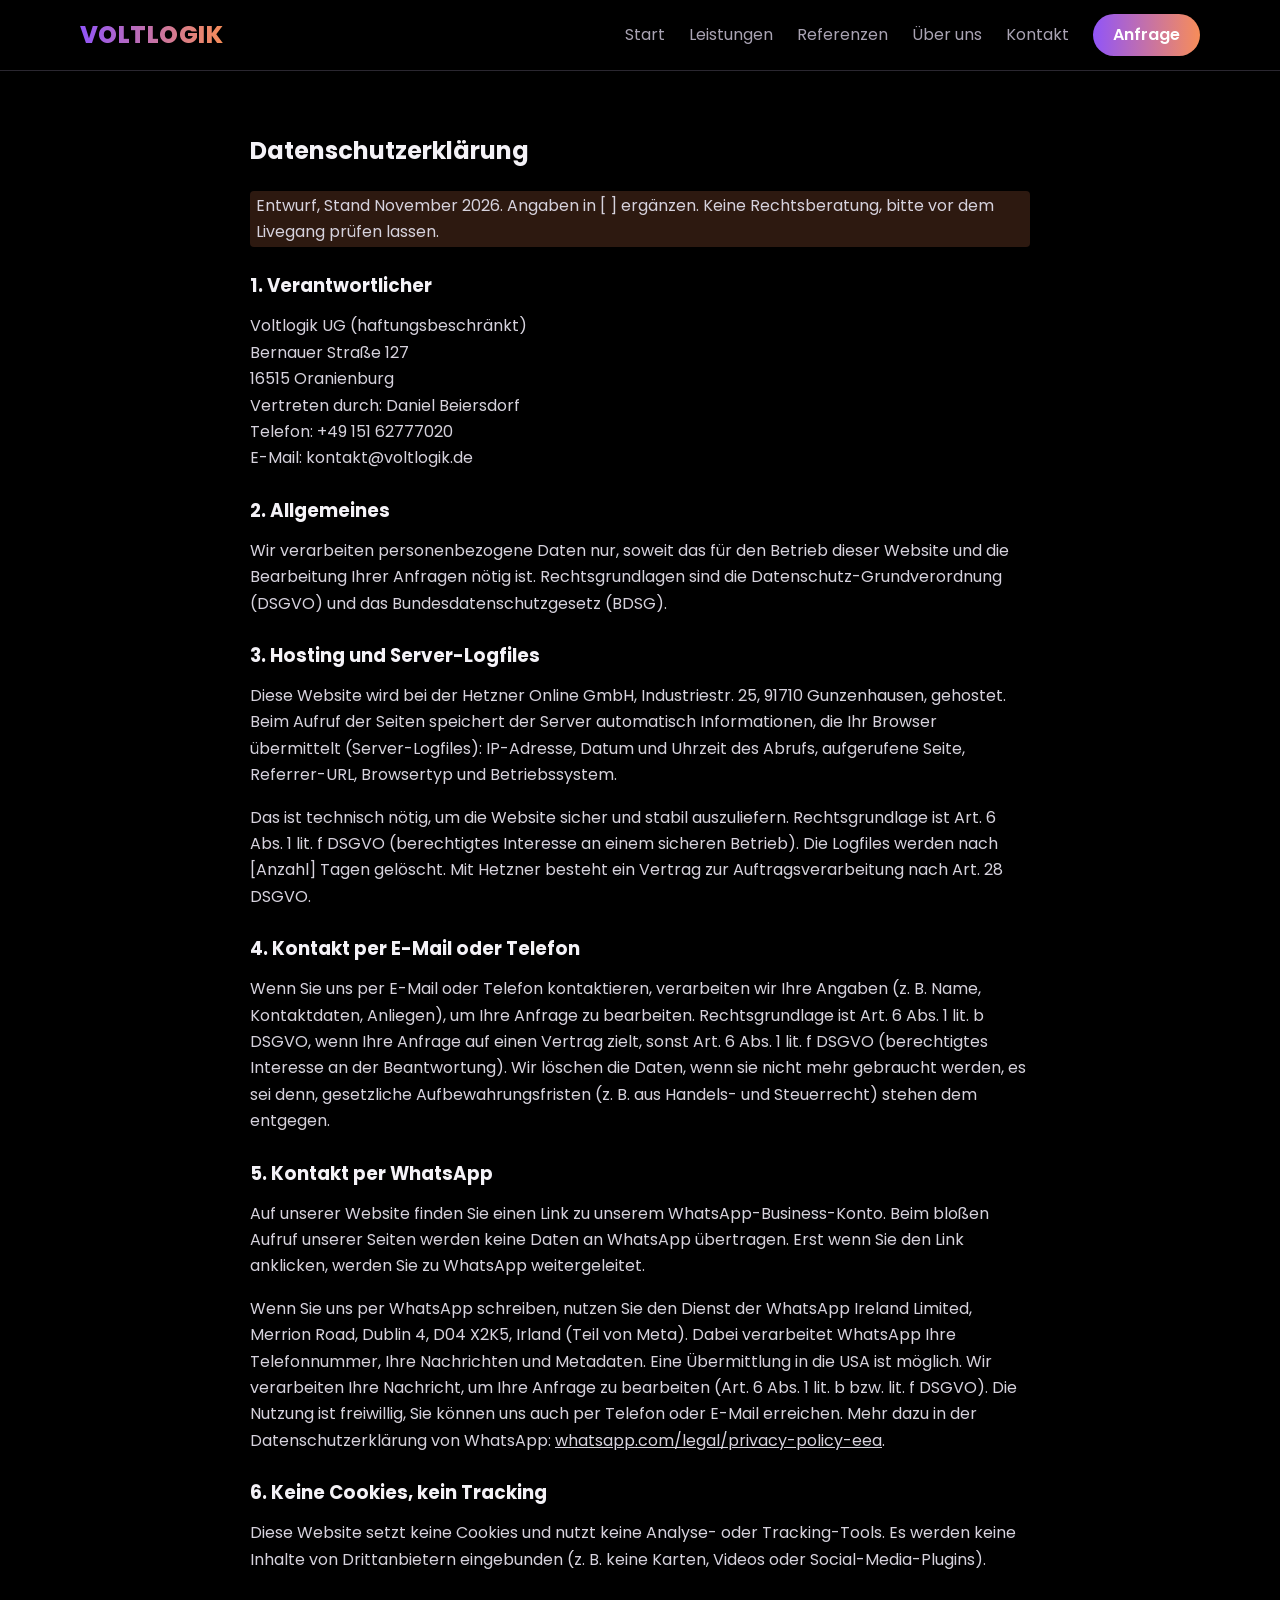
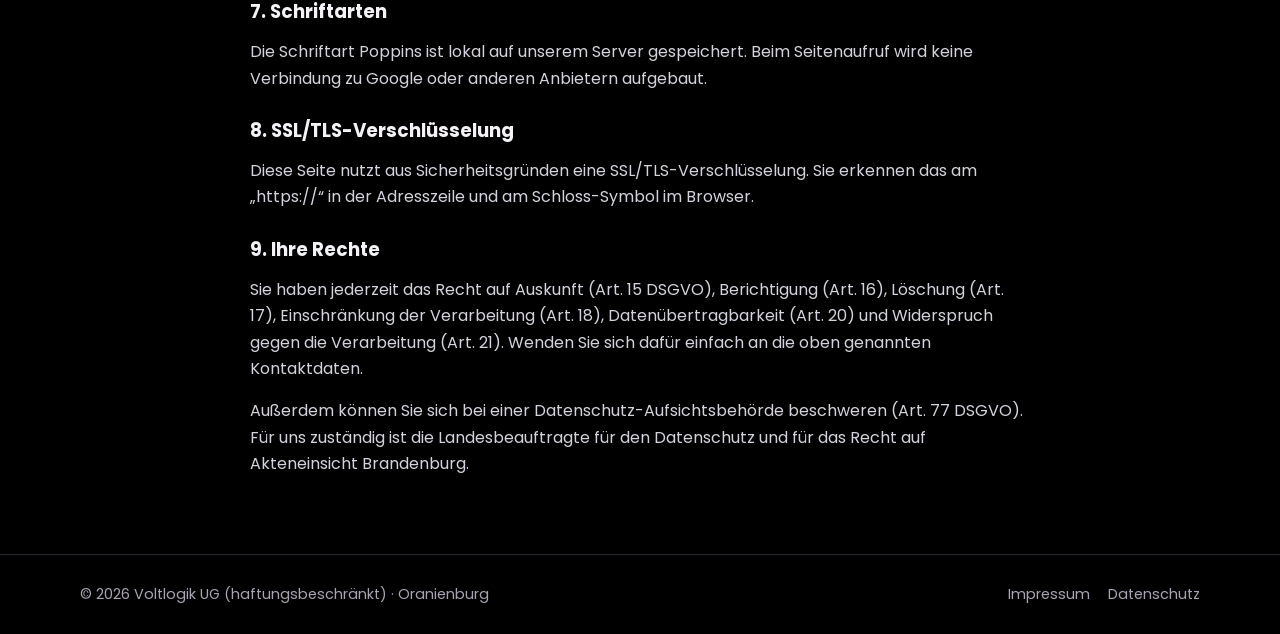
==== datenschutz.html @ 97b8cfab "Impressum und Datenschutz: Firmendaten eingetragen Co-Authored-By: Claude Opus 5.5 <noreply@anthropi" ====
<!DOCTYPE html>
<html lang="de">
<head>
  <meta charset="utf-8">
  <meta name="viewport" content="width=device-width, initial-scale=1">
  <title>Datenschutzerklärung – Voltlogik UG</title>
  <meta name="description" content="Datenschutzerklärung der Voltlogik UG (haftungsbeschränkt).">
  <link rel="stylesheet" href="css/style.css">
  <link rel="icon" href="img/favicon.svg" type="image/svg+xml">
  <link rel="preload" href="fonts/poppins-latin-800-normal.woff2" as="font" type="font/woff2" crossorigin>
</head>
<body>
<header>
  <div class="wrap">
    <a class="logo grad" href="index.html">VOLTLOGIK</a>
    <input type="checkbox" id="menu" class="menu-toggle" aria-label="Menü öffnen"><label for="menu" class="burger" aria-hidden="true">☰</label>
    <nav><a href="index.html">Start</a><a href="leistungen.html">Leistungen</a><a href="referenzen.html">Referenzen</a><a href="ueber-uns.html">Über uns</a><a href="kontakt.html">Kontakt</a><a class="btn small" href="kontakt.html">Anfrage</a></nav>
  </div>
</header>
<main>
<section class="legal wrap"><h1>Datenschutzerklärung</h1>
<p class="todo">Entwurf, Stand November 2026. Angaben in [ ] ergänzen. Keine Rechtsberatung, bitte vor dem Livegang prüfen lassen.</p>
<h2>1. Verantwortlicher</h2>
<p>Voltlogik UG (haftungsbeschränkt)<br>Bernauer Straße 127<br>16515 Oranienburg<br>Vertreten durch: Daniel Beiersdorf<br>Telefon: +49 151 62777020<br>E-Mail: kontakt@voltlogik.de</p>
<h2>2. Allgemeines</h2>
<p>Wir verarbeiten personenbezogene Daten nur, soweit das für den Betrieb dieser Website und die Bearbeitung Ihrer Anfragen nötig ist. Rechtsgrundlagen sind die Datenschutz-Grundverordnung (DSGVO) und das Bundesdatenschutzgesetz (BDSG).</p>
<h2>3. Hosting und Server-Logfiles</h2>
<p>Diese Website wird bei der Hetzner Online GmbH, Industriestr. 25, 91710 Gunzenhausen, gehostet. Beim Aufruf der Seiten speichert der Server automatisch Informationen, die Ihr Browser übermittelt (Server-Logfiles): IP-Adresse, Datum und Uhrzeit des Abrufs, aufgerufene Seite, Referrer-URL, Browsertyp und Betriebssystem.</p>
<p>Das ist technisch nötig, um die Website sicher und stabil auszuliefern. Rechtsgrundlage ist Art. 6 Abs. 1 lit. f DSGVO (berechtigtes Interesse an einem sicheren Betrieb). Die Logfiles werden nach [Anzahl] Tagen gelöscht. Mit Hetzner besteht ein Vertrag zur Auftragsverarbeitung nach Art. 28 DSGVO.</p>
<h2>4. Kontakt per E-Mail oder Telefon</h2>
<p>Wenn Sie uns per E-Mail oder Telefon kontaktieren, verarbeiten wir Ihre Angaben (z. B. Name, Kontaktdaten, Anliegen), um Ihre Anfrage zu bearbeiten. Rechtsgrundlage ist Art. 6 Abs. 1 lit. b DSGVO, wenn Ihre Anfrage auf einen Vertrag zielt, sonst Art. 6 Abs. 1 lit. f DSGVO (berechtigtes Interesse an der Beantwortung). Wir löschen die Daten, wenn sie nicht mehr gebraucht werden, es sei denn, gesetzliche Aufbewahrungsfristen (z. B. aus Handels- und Steuerrecht) stehen dem entgegen.</p>
<h2>5. Kontakt per WhatsApp</h2>
<p>Auf unserer Website finden Sie einen Link zu unserem WhatsApp-Business-Konto. Beim bloßen Aufruf unserer Seiten werden keine Daten an WhatsApp übertragen. Erst wenn Sie den Link anklicken, werden Sie zu WhatsApp weitergeleitet.</p>
<p>Wenn Sie uns per WhatsApp schreiben, nutzen Sie den Dienst der WhatsApp Ireland Limited, Merrion Road, Dublin 4, D04 X2K5, Irland (Teil von Meta). Dabei verarbeitet WhatsApp Ihre Telefonnummer, Ihre Nachrichten und Metadaten. Eine Übermittlung in die USA ist möglich. Wir verarbeiten Ihre Nachricht, um Ihre Anfrage zu bearbeiten (Art. 6 Abs. 1 lit. b bzw. lit. f DSGVO). Die Nutzung ist freiwillig, Sie können uns auch per Telefon oder E-Mail erreichen. Mehr dazu in der Datenschutzerklärung von WhatsApp: <a href="https://www.whatsapp.com/legal/privacy-policy-eea" target="_blank" rel="noopener">whatsapp.com/legal/privacy-policy-eea</a>.</p>
<h2>6. Keine Cookies, kein Tracking</h2>
<p>Diese Website setzt keine Cookies und nutzt keine Analyse- oder Tracking-Tools. Es werden keine Inhalte von Drittanbietern eingebunden (z. B. keine Karten, Videos oder Social-Media-Plugins).</p>
<h2>7. Schriftarten</h2>
<p>Die Schriftart Poppins ist lokal auf unserem Server gespeichert. Beim Seitenaufruf wird keine Verbindung zu Google oder anderen Anbietern aufgebaut.</p>
<h2>8. SSL/TLS-Verschlüsselung</h2>
<p>Diese Seite nutzt aus Sicherheitsgründen eine SSL/TLS-Verschlüsselung. Sie erkennen das am „https://“ in der Adresszeile und am Schloss-Symbol im Browser.</p>
<h2>9. Ihre Rechte</h2>
<p>Sie haben jederzeit das Recht auf Auskunft (Art. 15 DSGVO), Berichtigung (Art. 16), Löschung (Art. 17), Einschränkung der Verarbeitung (Art. 18), Datenübertragbarkeit (Art. 20) und Widerspruch gegen die Verarbeitung (Art. 21). Wenden Sie sich dafür einfach an die oben genannten Kontaktdaten.</p>
<p>Außerdem können Sie sich bei einer Datenschutz-Aufsichtsbehörde beschweren (Art. 77 DSGVO). Für uns zuständig ist die Landesbeauftragte für den Datenschutz und für das Recht auf Akteneinsicht Brandenburg.</p>
</section>
</main>
<footer>
  <div class="wrap">
    <span>© 2026 Voltlogik UG (haftungsbeschränkt) · Oranienburg</span>
    <span><a href="impressum.html">Impressum</a><a href="datenschutz.html">Datenschutz</a></span>
  </div>
</footer>
</body>
</html>
---- css/style.css ----
/* Voltlogik Branding: schwarz, Verlauf Lila #9155F8 → Orange #F78D59, Leiterbahnen Magenta #F01DBB / Orange #F06D1E, Poppins */
@font-face{font-family:Poppins;font-weight:400;font-display:swap;src:url(../fonts/poppins-latin-400-normal.woff2) format("woff2")}
@font-face{font-family:Poppins;font-weight:600;font-display:swap;src:url(../fonts/poppins-latin-600-normal.woff2) format("woff2")}
@font-face{font-family:Poppins;font-weight:700;font-display:swap;src:url(../fonts/poppins-latin-700-normal.woff2) format("woff2")}
@font-face{font-family:Poppins;font-weight:800;font-display:swap;src:url(../fonts/poppins-latin-800-normal.woff2) format("woff2")}
:root{--bg:#000;--bg2:#0d0c10;--card:#141218;--line:#2a2730;--text:#f4f2f7;--muted:#a9a3b3;--lila:#9155F8;--orange:#F78D59;--magenta:#F01DBB;--orange2:#F06D1E;--grad:linear-gradient(90deg,var(--lila),var(--orange));--radius:16px;--max:1160px}
*{box-sizing:border-box;min-width:0}html{scroll-behavior:smooth}
body{margin:0;font-family:Poppins,system-ui,"Segoe UI",Arial,sans-serif;color:var(--text);background:var(--bg);line-height:1.65;overflow-x:clip}
img{max-width:100%;display:block}a{color:inherit}
.wrap{max-width:var(--max);margin:0 auto;padding:0 20px}
.grad{background:var(--grad);-webkit-background-clip:text;background-clip:text;color:transparent}
header{position:sticky;top:0;z-index:10;background:rgba(0,0,0,.88);backdrop-filter:blur(8px);border-bottom:1px solid var(--line)}
header .wrap{display:flex;align-items:center;justify-content:space-between;height:70px}
.logo{font-weight:800;font-size:1.5rem;letter-spacing:.02em;text-decoration:none}
nav{display:flex;align-items:center}
nav a{text-decoration:none;margin-left:24px;font-weight:500;color:var(--muted)}nav a:hover,nav a[aria-current=page]{color:var(--text)}
nav a[aria-current=page]{background:var(--grad);-webkit-background-clip:text;background-clip:text;color:transparent}
.btn{display:inline-block;background:var(--grad);color:#fff;font-weight:600;padding:14px 28px;border-radius:999px;text-decoration:none;border:0;transition:transform .15s,box-shadow .15s}
.btn:hover{transform:translateY(-1px);box-shadow:0 8px 28px rgba(240,29,187,.35)}
.btn.ghost{background:transparent;border:2px solid var(--line);color:var(--text)}.btn.ghost:hover{border-color:var(--lila);box-shadow:none}
nav .btn.small{padding:8px 20px;margin-left:24px;color:#fff}
.menu-toggle{display:none}.burger{display:none;font-size:1.6rem;cursor:pointer}
.hero{position:relative;overflow:hidden;padding:80px 0 72px;background:var(--bg)}
.hero::before{content:"";position:absolute;inset:0;background:url(../img/traces.svg) left center/600px auto repeat-y;opacity:.9;mask-image:linear-gradient(90deg,#000 0%,transparent 60%);-webkit-mask-image:linear-gradient(90deg,#000 0%,transparent 60%)}
.hero .wrap{position:relative}
.hero-grid{display:grid;grid-template-columns:1.05fr 1fr;gap:32px;align-items:center}
.hero h1{font-size:clamp(2rem,4.2vw,3.2rem);line-height:1.12;margin:0 0 18px;font-weight:800}
.hero p{font-size:1.08rem;color:var(--muted);max-width:600px;margin:0 0 30px}
.claim{display:inline-block;font-weight:600;margin-bottom:14px}
.ctas{display:flex;gap:14px;flex-wrap:wrap}
.badges{display:flex;gap:22px;flex-wrap:wrap;margin-top:36px;font-size:.92rem;color:var(--muted)}
.badges span::before{content:"";display:inline-block;width:10px;height:10px;border-radius:50%;border:2px solid var(--magenta);margin-right:8px;vertical-align:1px}
.hero.small{padding:64px 0 52px;border-bottom:1px solid var(--line)}.hero.small h1{font-size:clamp(1.8rem,4vw,2.6rem)}.hero.small p{margin:0}
section{padding:84px 0}section.alt{background:var(--bg2);border-top:1px solid var(--line);border-bottom:1px solid var(--line)}
h2{font-size:clamp(1.6rem,3vw,2.2rem);line-height:1.2;margin:0 0 12px;font-weight:700}
.lead{color:var(--muted);max-width:680px;margin:0 0 40px}
.grid{display:grid;gap:22px;grid-template-columns:repeat(auto-fit,minmax(min(100%,300px),1fr))}
.card{background:var(--card);border:1px solid var(--line);border-radius:var(--radius);padding:28px;transition:border-color .2s}
.card:hover{border-color:#4a3a66}
.card h3{margin:0 0 8px;font-size:1.1rem;font-weight:600}.card p{margin:0;color:var(--muted)}
.node{width:44px;height:44px;border-radius:50%;padding:3px;background:var(--grad);margin-bottom:16px}
.node::after{content:"";display:block;width:100%;height:100%;border-radius:50%;background:var(--card);box-shadow:inset 0 0 0 7px var(--card),inset 0 0 0 30px rgba(145,85,248,.15)}
.node.big{width:56px;height:56px}
.steps{display:grid;gap:22px;grid-template-columns:repeat(auto-fit,minmax(220px,1fr));counter-reset:s}
.step{position:relative;padding:32px 24px 24px;border-radius:var(--radius);background:var(--card);border:1px solid var(--line)}
.step::before{counter-increment:s;content:counter(s);position:absolute;top:-18px;left:24px;width:36px;height:36px;border-radius:50%;background:var(--grad);color:#fff;font-weight:700;display:grid;place-items:center}
.step h3{margin:4px 0 6px;font-size:1.05rem;font-weight:600}.step p{margin:0;color:var(--muted)}
.two{display:grid;gap:44px;grid-template-columns:1fr 1fr;align-items:center}
.stack{display:grid;gap:72px}.row:nth-child(even) .ph{order:-1}
.ph{aspect-ratio:4/3;border-radius:var(--radius);border:1px dashed #3b3545;background:var(--bg2) url(../img/traces.svg) center/360px;display:grid;place-items:center;color:var(--muted);font-weight:600;text-align:center;padding:20px}
.contact{padding:64px 0;background:linear-gradient(120deg,rgba(145,85,248,.18),rgba(247,141,89,.14)),var(--bg2);border-top:1px solid var(--line)}
.cta-band{display:flex;align-items:center;justify-content:space-between;gap:24px;flex-wrap:wrap}.cta-band .lead{margin:0}
a.big{font-size:1.15rem;font-weight:600;text-decoration:none;word-break:break-word}a.big:hover{color:var(--orange)}
footer{background:#000;border-top:1px solid var(--line);color:var(--muted);padding:28px 0;font-size:.9rem}
footer .wrap{display:flex;justify-content:space-between;flex-wrap:wrap;gap:12px}footer a{margin-left:18px;text-decoration:none}footer a:hover{color:var(--text)}
.legal{max-width:820px;padding:60px 20px}.legal h1{margin-top:0}.legal h2{font-size:1.15rem;margin-top:28px}.legal p,.legal li{color:#d6d2dd}
.todo{background:rgba(247,141,89,.18);color:#ffd2b8;padding:2px 6px;border-radius:4px}
.mt{margin-top:32px}.mt-s{margin-top:16px}
:focus-visible{outline:2px solid var(--orange);outline-offset:3px}
@media(prefers-reduced-motion:reduce){*{transition:none!important;scroll-behavior:auto!important}}
@media(max-width:860px){.hero-grid{grid-template-columns:1fr}.hero-logo{order:-1;max-width:420px}}
@media(max-width:760px){.burger{display:block}nav{display:none;position:absolute;top:70px;left:0;right:0;background:#000;border-bottom:1px solid var(--line);flex-direction:column;align-items:flex-start;padding:12px 20px 20px}
nav a{margin:10px 0}nav .btn.small{margin:10px 0 0}.menu-toggle:checked~nav{display:flex}
.two{grid-template-columns:1fr}.row:nth-child(even) .ph{order:0}section{padding:60px 0}.hero{padding:48px 0 56px}}
.hero-grid{grid-template-columns:minmax(0,1.05fr) minmax(0,1fr)}.hero-logo{width:100%;height:auto}
h1,h2,h3{overflow-wrap:break-word}
@media(max-width:860px){.hero-grid{grid-template-columns:minmax(0,1fr);gap:8px}.hero-logo{max-width:360px}}
@media(max-width:480px){.hero h1{font-size:1.75rem;hyphens:auto}}
.review{margin:0;display:flex;flex-direction:column;gap:14px}
.stars{color:var(--orange);letter-spacing:2px;font-size:1.1rem}.stars .off{color:#3b3545}
.review blockquote{margin:0;color:var(--text);flex:1}
.review figcaption{display:flex;flex-direction:column;font-size:.9rem}.review figcaption span{color:var(--muted)}
.card a.big{color:var(--text)}.card a.big:hover{color:var(--orange)}
.btn.wa{background:#25D366;color:#0b2e17;display:inline-flex;align-items:center;gap:10px}.btn.wa:hover{box-shadow:0 8px 28px rgba(37,211,102,.35)}
.wa-ic{width:22px;height:22px;flex:none}
.wa-badge{width:44px;height:44px;border-radius:50%;background:#25D366;color:#fff;display:grid;place-items:center;margin-bottom:16px}.wa-badge .wa-ic{width:26px;height:26px}
.wa-card{border-color:rgba(37,211,102,.45)}
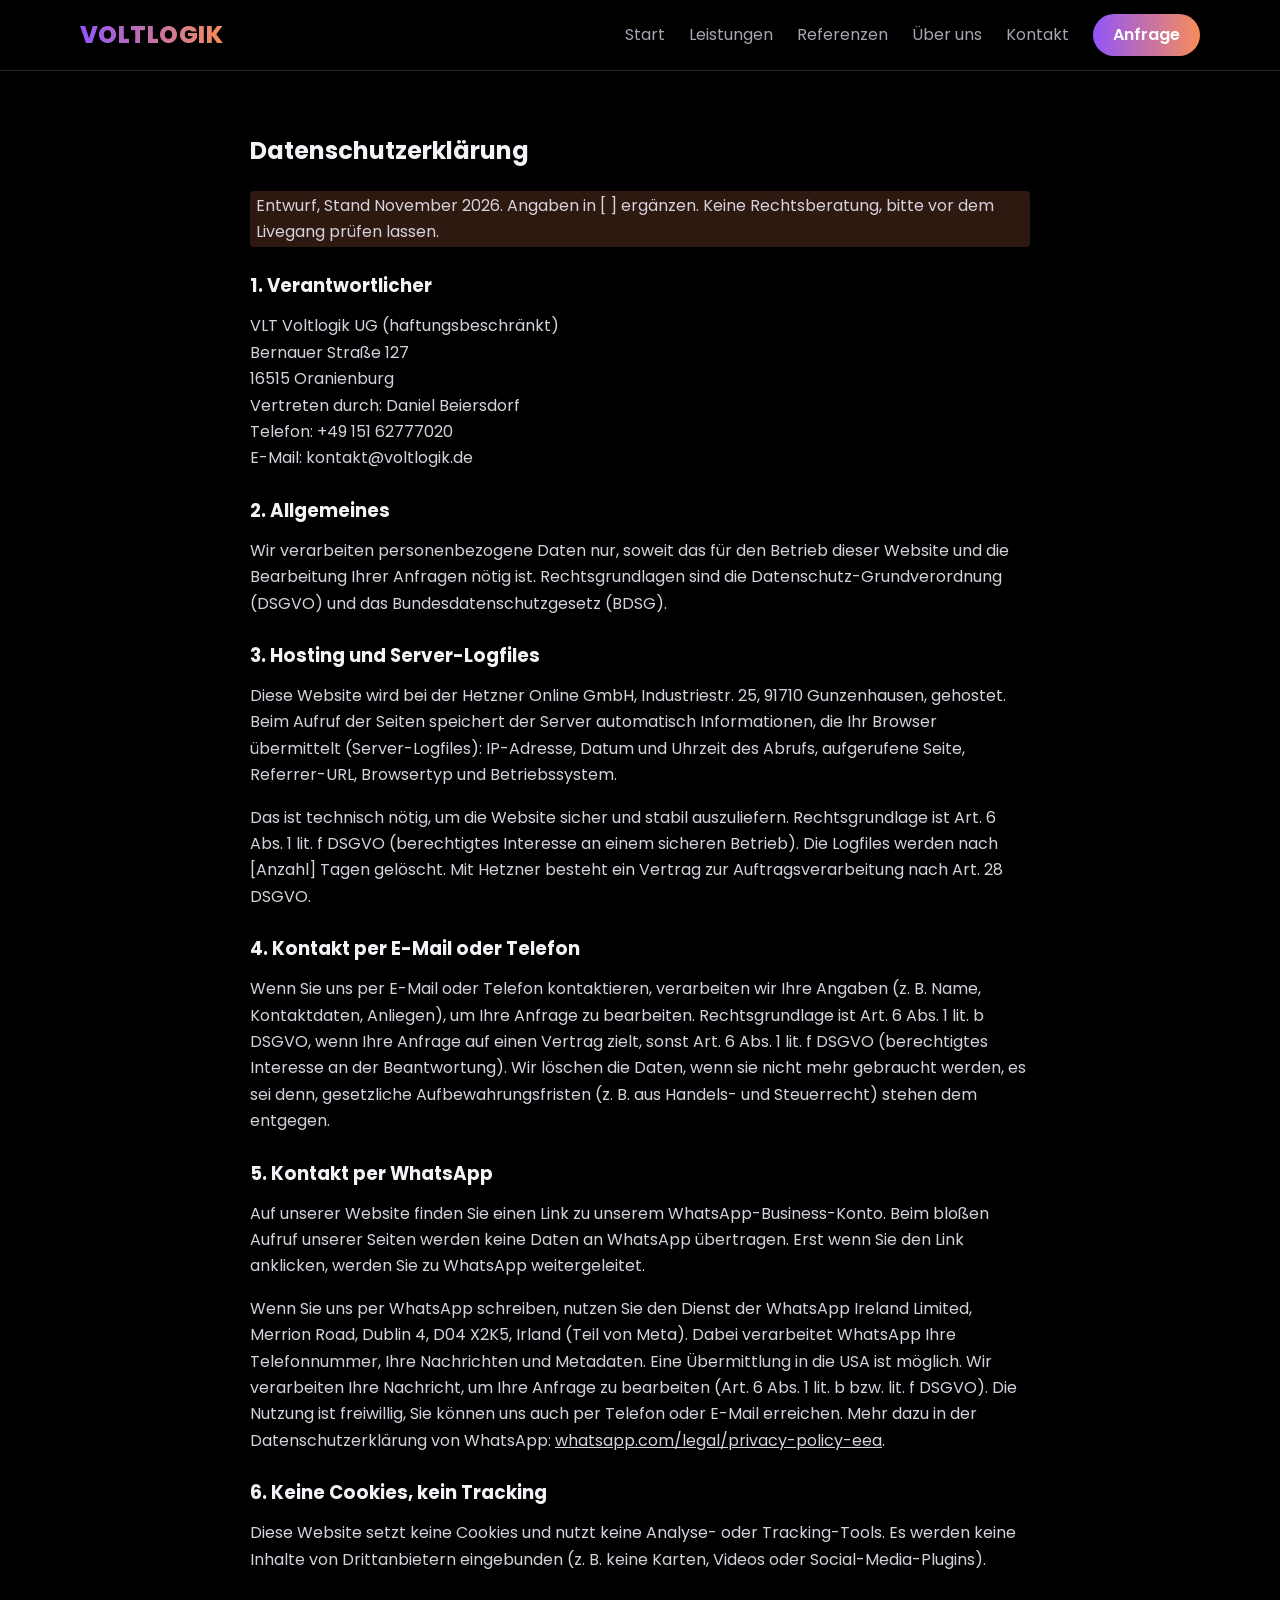
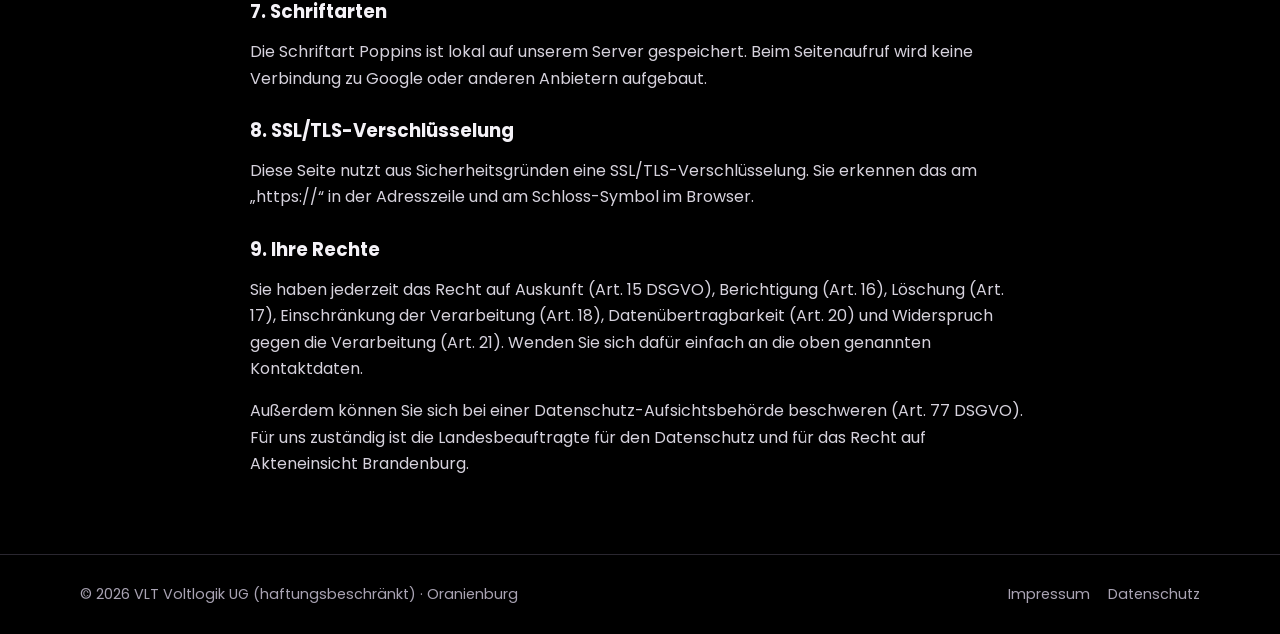
==== commit d31e8b23: "Firmenname laut Handelsregister: VLT Voltlogik UG (haftungsbeschränkt) Co-Authored-By: Claude Opus 5" ====
--- a/datenschutz.html
+++ b/datenschutz.html
@@ -21,7 +21,7 @@
 <section class="legal wrap"><h1>Datenschutzerklärung</h1>
 <p class="todo">Entwurf, Stand November 2026. Angaben in [ ] ergänzen. Keine Rechtsberatung, bitte vor dem Livegang prüfen lassen.</p>
 <h2>1. Verantwortlicher</h2>
-<p>Voltlogik UG (haftungsbeschränkt)<br>Bernauer Straße 127<br>16515 Oranienburg<br>Vertreten durch: Daniel Beiersdorf<br>Telefon: +49 151 62777020<br>E-Mail: kontakt@voltlogik.de</p>
+<p>VLT Voltlogik UG (haftungsbeschränkt)<br>Bernauer Straße 127<br>16515 Oranienburg<br>Vertreten durch: Daniel Beiersdorf<br>Telefon: +49 151 62777020<br>E-Mail: kontakt@voltlogik.de</p>
 <h2>2. Allgemeines</h2>
 <p>Wir verarbeiten personenbezogene Daten nur, soweit das für den Betrieb dieser Website und die Bearbeitung Ihrer Anfragen nötig ist. Rechtsgrundlagen sind die Datenschutz-Grundverordnung (DSGVO) und das Bundesdatenschutzgesetz (BDSG).</p>
 <h2>3. Hosting und Server-Logfiles</h2>
@@ -45,7 +45,7 @@
 </main>
 <footer>
   <div class="wrap">
-    <span>© 2026 Voltlogik UG (haftungsbeschränkt) · Oranienburg</span>
+    <span>© 2026 VLT Voltlogik UG (haftungsbeschränkt) · Oranienburg</span>
     <span><a href="impressum.html">Impressum</a><a href="datenschutz.html">Datenschutz</a></span>
   </div>
 </footer>
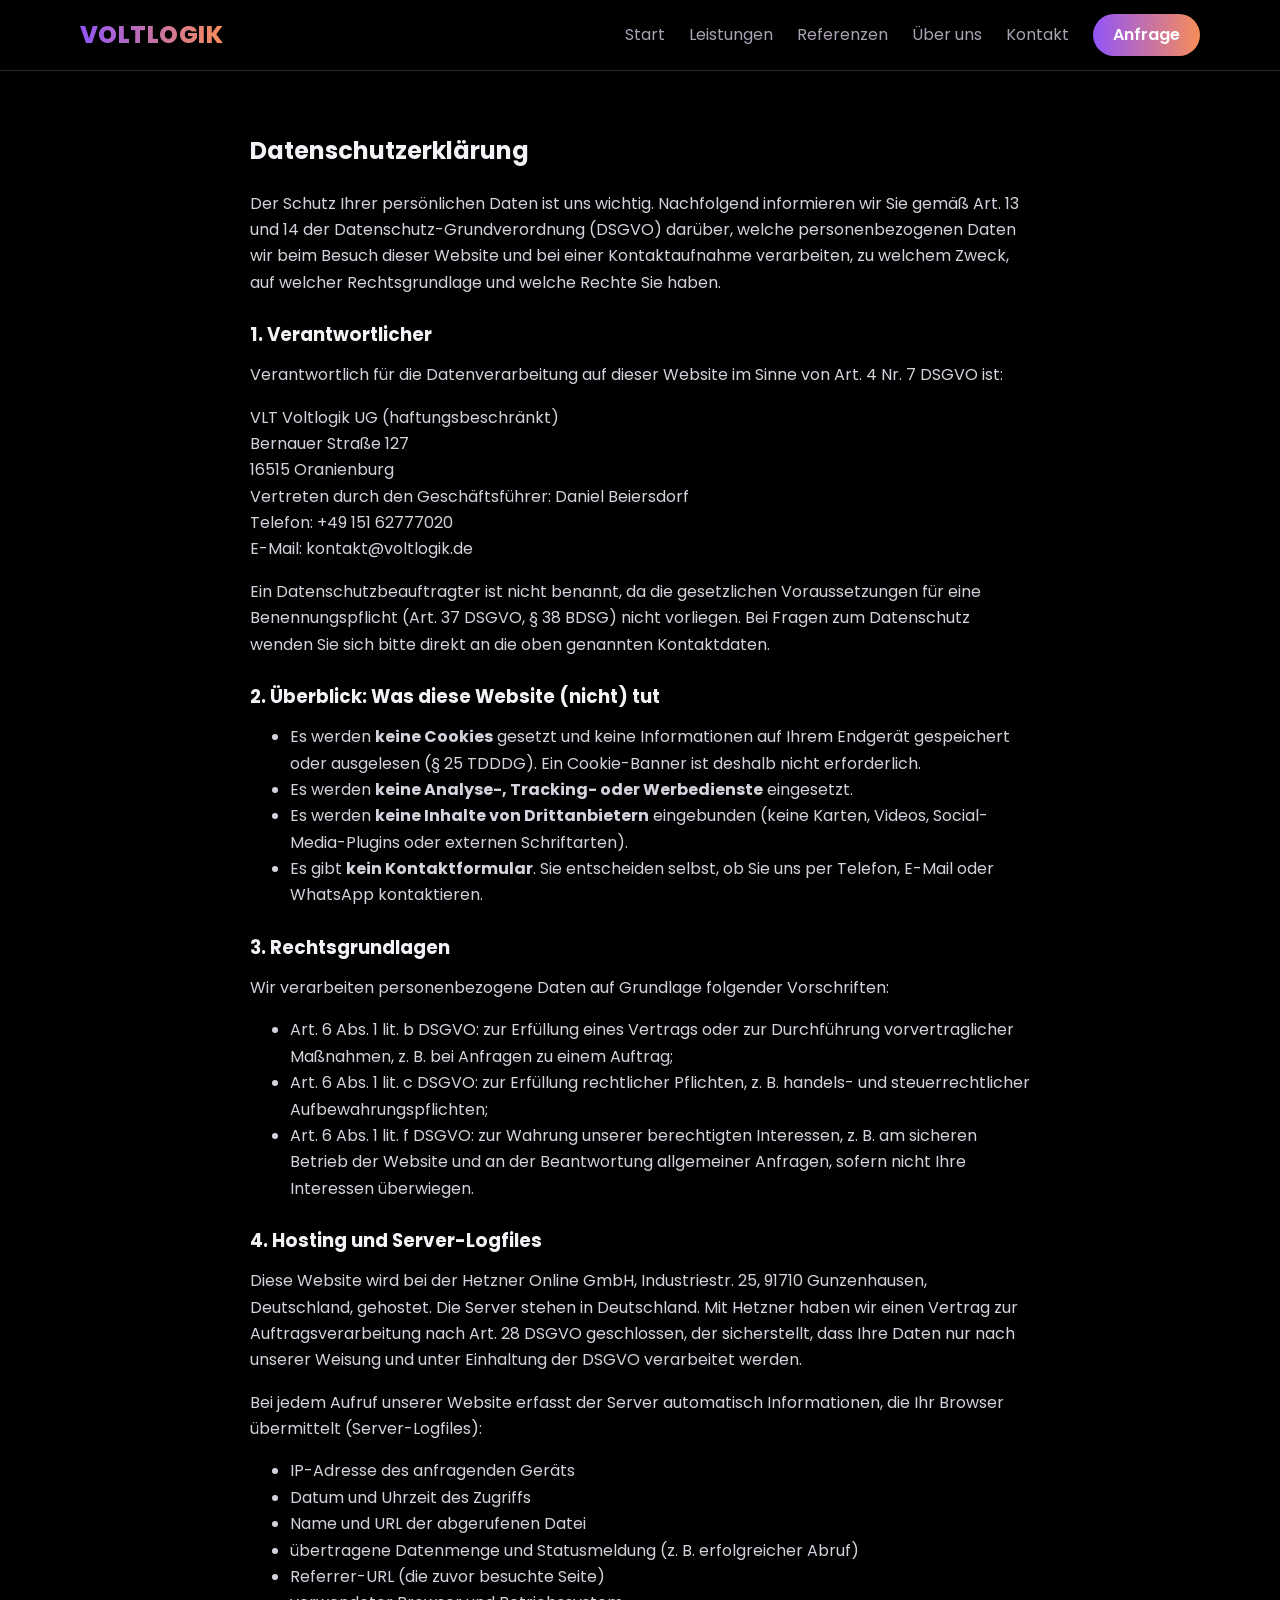
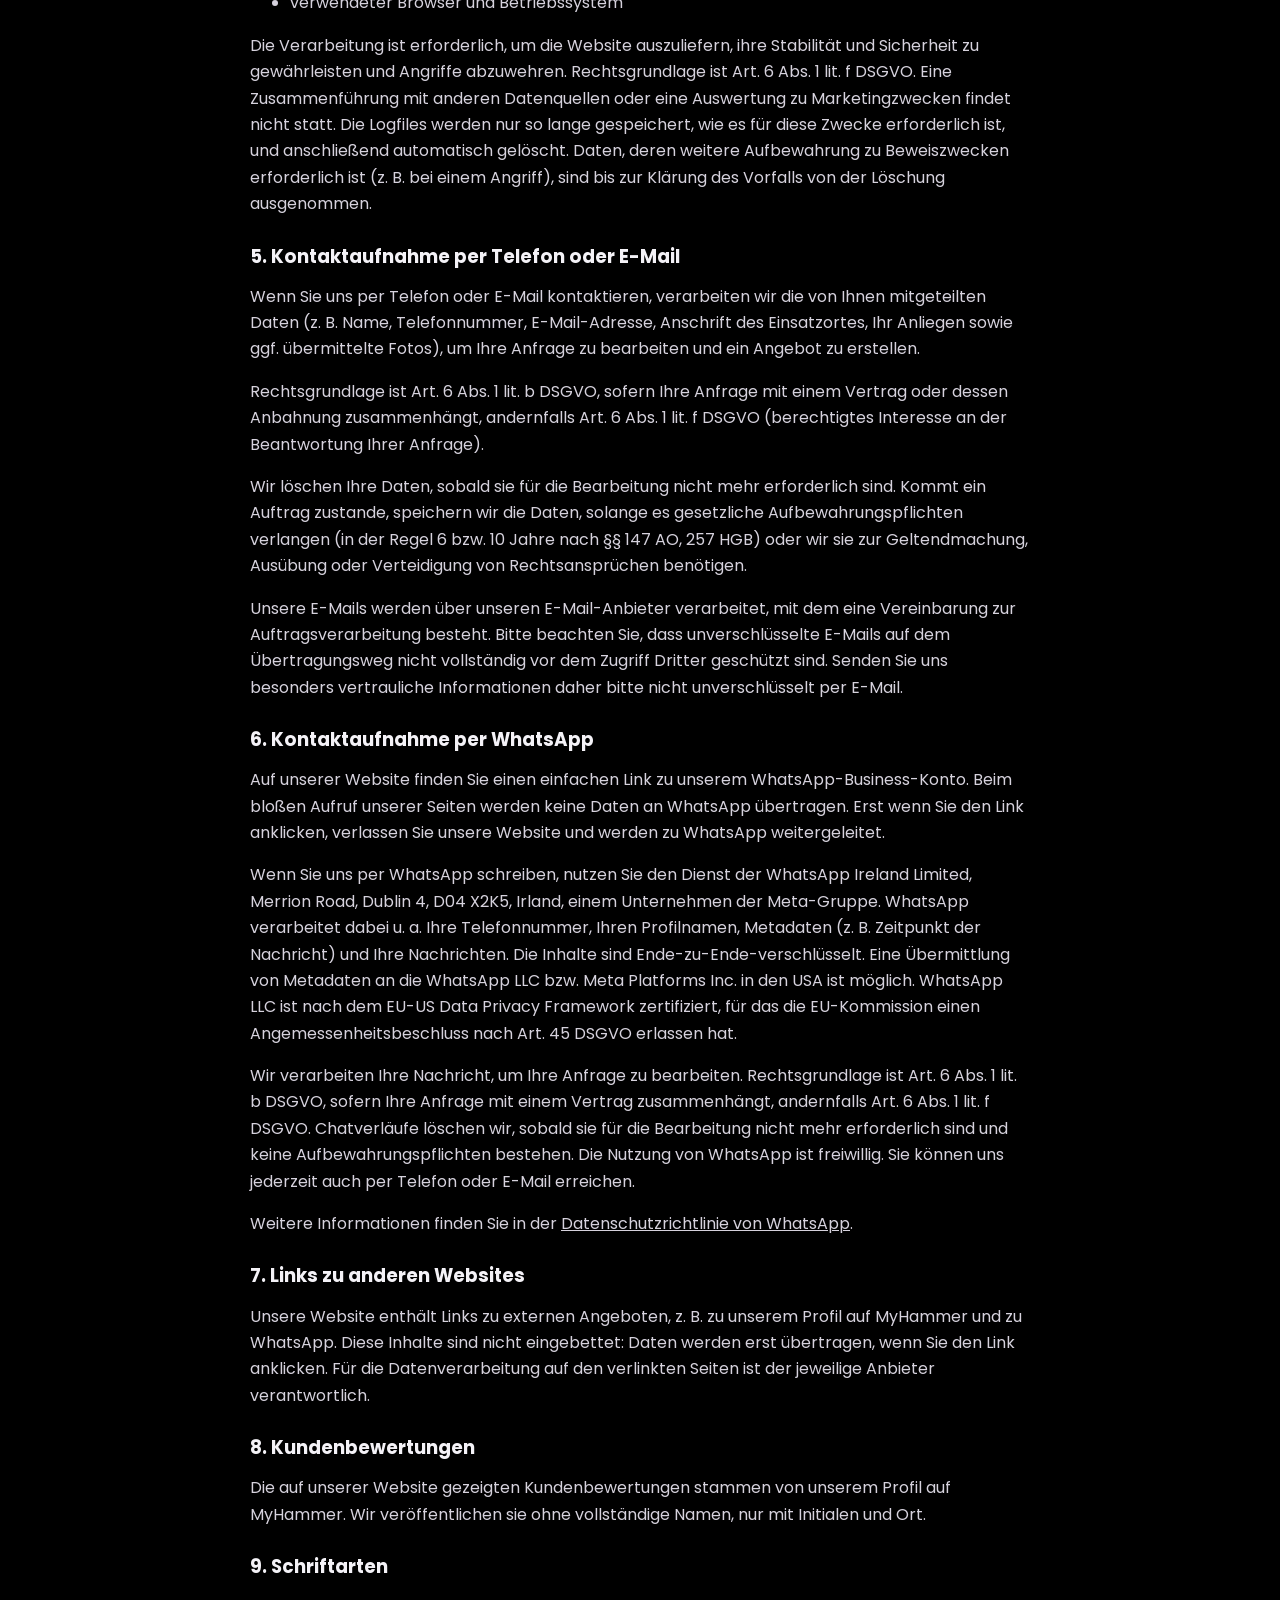
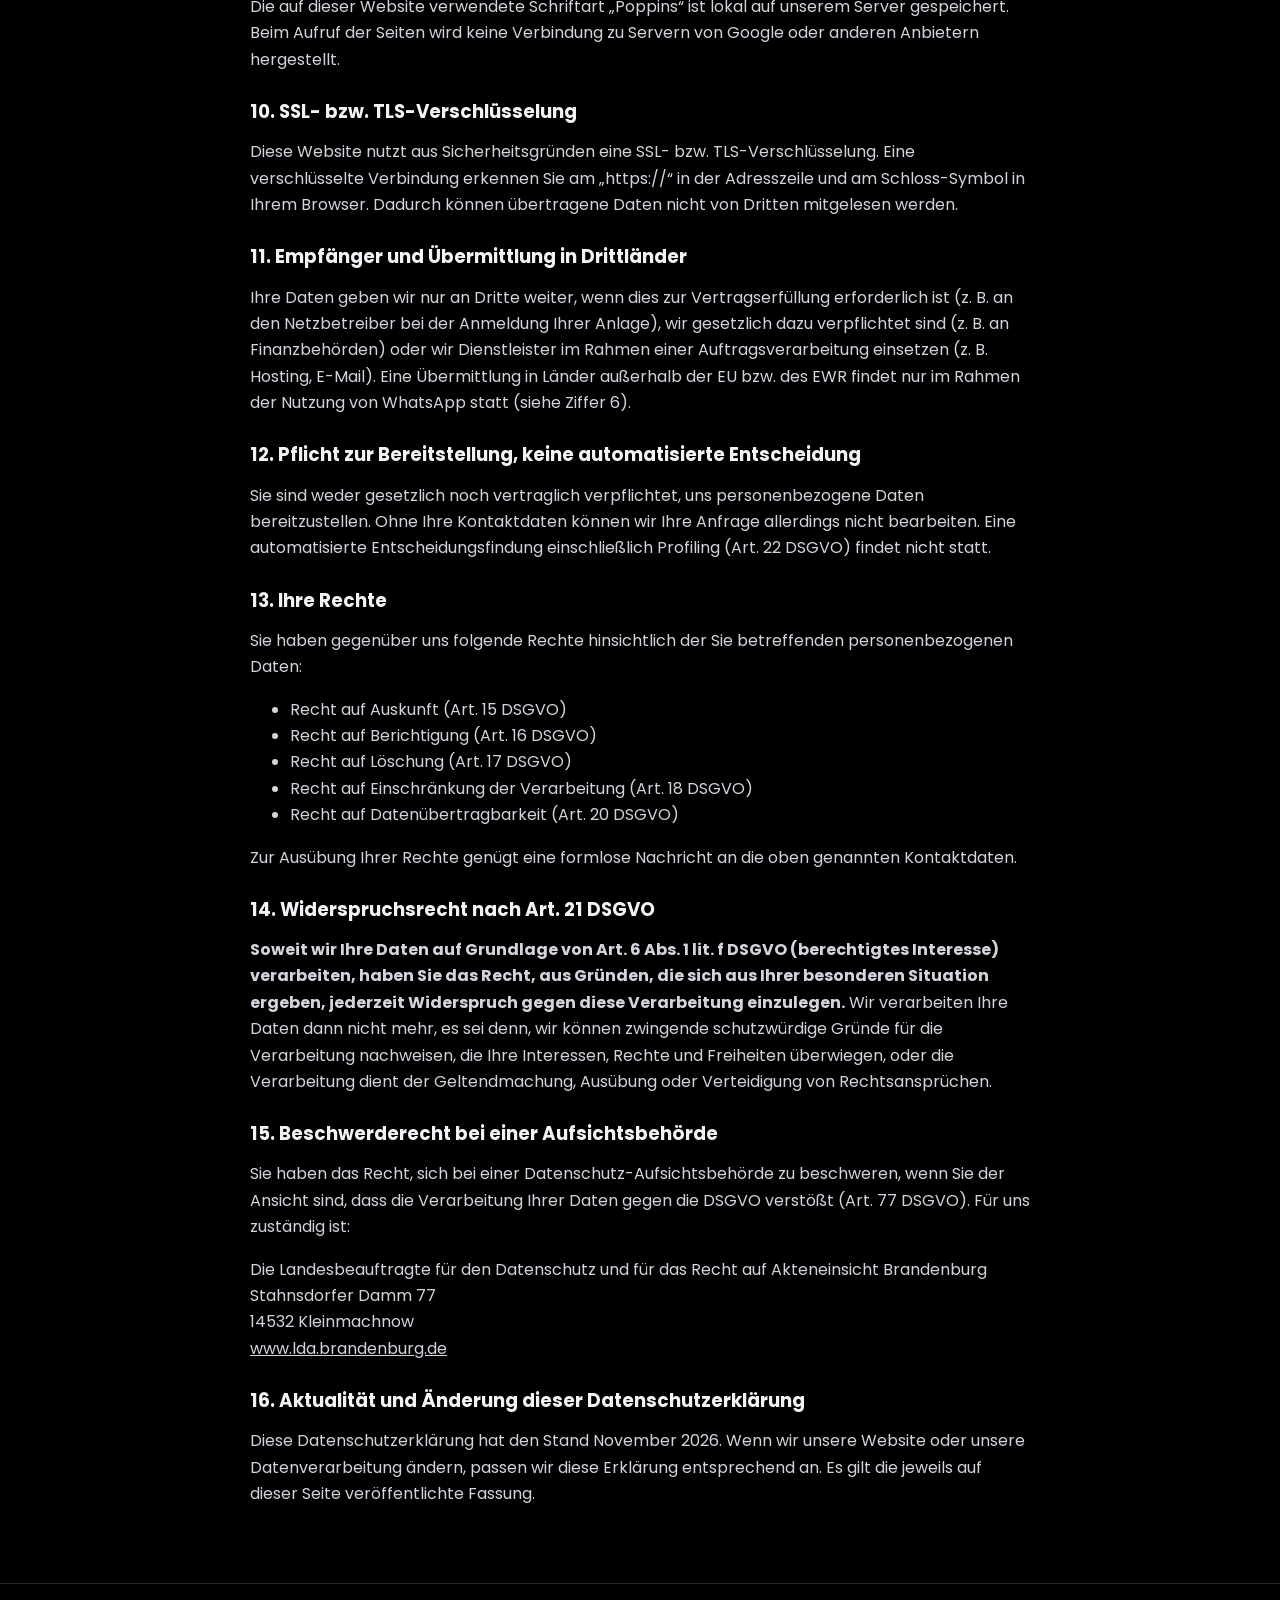
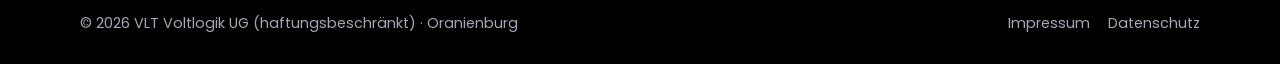
==== commit aaa89966: "Datenschutzerklärung vollständig nach Art. 13 DSGVO überarbeitet Entwurfshinweis entfernt, Abschnitt" ====
--- a/datenschutz.html
+++ b/datenschutz.html
@@ -3,8 +3,8 @@
 <head>
   <meta charset="utf-8">
   <meta name="viewport" content="width=device-width, initial-scale=1">
-  <title>Datenschutzerklärung – Voltlogik UG</title>
-  <meta name="description" content="Datenschutzerklärung der Voltlogik UG (haftungsbeschränkt).">
+  <title>Datenschutzerklärung – Voltlogik</title>
+  <meta name="description" content="Datenschutzerklärung der VLT Voltlogik UG (haftungsbeschränkt).">
   <link rel="stylesheet" href="css/style.css">
   <link rel="icon" href="img/favicon.svg" type="image/svg+xml">
   <link rel="preload" href="fonts/poppins-latin-800-normal.woff2" as="font" type="font/woff2" crossorigin>
@@ -19,28 +19,92 @@
 </header>
 <main>
 <section class="legal wrap"><h1>Datenschutzerklärung</h1>
-<p class="todo">Entwurf, Stand November 2026. Angaben in [ ] ergänzen. Keine Rechtsberatung, bitte vor dem Livegang prüfen lassen.</p>
+<p>Der Schutz Ihrer persönlichen Daten ist uns wichtig. Nachfolgend informieren wir Sie gemäß Art. 13 und 14 der Datenschutz-Grundverordnung (DSGVO) darüber, welche personenbezogenen Daten wir beim Besuch dieser Website und bei einer Kontaktaufnahme verarbeiten, zu welchem Zweck, auf welcher Rechtsgrundlage und welche Rechte Sie haben.</p>
+
 <h2>1. Verantwortlicher</h2>
-<p>VLT Voltlogik UG (haftungsbeschränkt)<br>Bernauer Straße 127<br>16515 Oranienburg<br>Vertreten durch: Daniel Beiersdorf<br>Telefon: +49 151 62777020<br>E-Mail: kontakt@voltlogik.de</p>
-<h2>2. Allgemeines</h2>
-<p>Wir verarbeiten personenbezogene Daten nur, soweit das für den Betrieb dieser Website und die Bearbeitung Ihrer Anfragen nötig ist. Rechtsgrundlagen sind die Datenschutz-Grundverordnung (DSGVO) und das Bundesdatenschutzgesetz (BDSG).</p>
-<h2>3. Hosting und Server-Logfiles</h2>
-<p>Diese Website wird bei der Hetzner Online GmbH, Industriestr. 25, 91710 Gunzenhausen, gehostet. Beim Aufruf der Seiten speichert der Server automatisch Informationen, die Ihr Browser übermittelt (Server-Logfiles): IP-Adresse, Datum und Uhrzeit des Abrufs, aufgerufene Seite, Referrer-URL, Browsertyp und Betriebssystem.</p>
-<p>Das ist technisch nötig, um die Website sicher und stabil auszuliefern. Rechtsgrundlage ist Art. 6 Abs. 1 lit. f DSGVO (berechtigtes Interesse an einem sicheren Betrieb). Die Logfiles werden nach [Anzahl] Tagen gelöscht. Mit Hetzner besteht ein Vertrag zur Auftragsverarbeitung nach Art. 28 DSGVO.</p>
-<h2>4. Kontakt per E-Mail oder Telefon</h2>
-<p>Wenn Sie uns per E-Mail oder Telefon kontaktieren, verarbeiten wir Ihre Angaben (z. B. Name, Kontaktdaten, Anliegen), um Ihre Anfrage zu bearbeiten. Rechtsgrundlage ist Art. 6 Abs. 1 lit. b DSGVO, wenn Ihre Anfrage auf einen Vertrag zielt, sonst Art. 6 Abs. 1 lit. f DSGVO (berechtigtes Interesse an der Beantwortung). Wir löschen die Daten, wenn sie nicht mehr gebraucht werden, es sei denn, gesetzliche Aufbewahrungsfristen (z. B. aus Handels- und Steuerrecht) stehen dem entgegen.</p>
-<h2>5. Kontakt per WhatsApp</h2>
-<p>Auf unserer Website finden Sie einen Link zu unserem WhatsApp-Business-Konto. Beim bloßen Aufruf unserer Seiten werden keine Daten an WhatsApp übertragen. Erst wenn Sie den Link anklicken, werden Sie zu WhatsApp weitergeleitet.</p>
-<p>Wenn Sie uns per WhatsApp schreiben, nutzen Sie den Dienst der WhatsApp Ireland Limited, Merrion Road, Dublin 4, D04 X2K5, Irland (Teil von Meta). Dabei verarbeitet WhatsApp Ihre Telefonnummer, Ihre Nachrichten und Metadaten. Eine Übermittlung in die USA ist möglich. Wir verarbeiten Ihre Nachricht, um Ihre Anfrage zu bearbeiten (Art. 6 Abs. 1 lit. b bzw. lit. f DSGVO). Die Nutzung ist freiwillig, Sie können uns auch per Telefon oder E-Mail erreichen. Mehr dazu in der Datenschutzerklärung von WhatsApp: <a href="https://www.whatsapp.com/legal/privacy-policy-eea" target="_blank" rel="noopener">whatsapp.com/legal/privacy-policy-eea</a>.</p>
-<h2>6. Keine Cookies, kein Tracking</h2>
-<p>Diese Website setzt keine Cookies und nutzt keine Analyse- oder Tracking-Tools. Es werden keine Inhalte von Drittanbietern eingebunden (z. B. keine Karten, Videos oder Social-Media-Plugins).</p>
-<h2>7. Schriftarten</h2>
-<p>Die Schriftart Poppins ist lokal auf unserem Server gespeichert. Beim Seitenaufruf wird keine Verbindung zu Google oder anderen Anbietern aufgebaut.</p>
-<h2>8. SSL/TLS-Verschlüsselung</h2>
-<p>Diese Seite nutzt aus Sicherheitsgründen eine SSL/TLS-Verschlüsselung. Sie erkennen das am „https://“ in der Adresszeile und am Schloss-Symbol im Browser.</p>
-<h2>9. Ihre Rechte</h2>
-<p>Sie haben jederzeit das Recht auf Auskunft (Art. 15 DSGVO), Berichtigung (Art. 16), Löschung (Art. 17), Einschränkung der Verarbeitung (Art. 18), Datenübertragbarkeit (Art. 20) und Widerspruch gegen die Verarbeitung (Art. 21). Wenden Sie sich dafür einfach an die oben genannten Kontaktdaten.</p>
-<p>Außerdem können Sie sich bei einer Datenschutz-Aufsichtsbehörde beschweren (Art. 77 DSGVO). Für uns zuständig ist die Landesbeauftragte für den Datenschutz und für das Recht auf Akteneinsicht Brandenburg.</p>
+<p>Verantwortlich für die Datenverarbeitung auf dieser Website im Sinne von Art. 4 Nr. 7 DSGVO ist:</p>
+<p>VLT Voltlogik UG (haftungsbeschränkt)<br>Bernauer Straße 127<br>16515 Oranienburg<br>Vertreten durch den Geschäftsführer: Daniel Beiersdorf<br>Telefon: +49 151 62777020<br>E-Mail: kontakt@voltlogik.de</p>
+<p>Ein Datenschutzbeauftragter ist nicht benannt, da die gesetzlichen Voraussetzungen für eine Benennungspflicht (Art. 37 DSGVO, § 38 BDSG) nicht vorliegen. Bei Fragen zum Datenschutz wenden Sie sich bitte direkt an die oben genannten Kontaktdaten.</p>
+
+<h2>2. Überblick: Was diese Website (nicht) tut</h2>
+<ul>
+<li>Es werden <strong>keine Cookies</strong> gesetzt und keine Informationen auf Ihrem Endgerät gespeichert oder ausgelesen (§ 25 TDDDG). Ein Cookie-Banner ist deshalb nicht erforderlich.</li>
+<li>Es werden <strong>keine Analyse-, Tracking- oder Werbedienste</strong> eingesetzt.</li>
+<li>Es werden <strong>keine Inhalte von Drittanbietern</strong> eingebunden (keine Karten, Videos, Social-Media-Plugins oder externen Schriftarten).</li>
+<li>Es gibt <strong>kein Kontaktformular</strong>. Sie entscheiden selbst, ob Sie uns per Telefon, E-Mail oder WhatsApp kontaktieren.</li>
+</ul>
+
+<h2>3. Rechtsgrundlagen</h2>
+<p>Wir verarbeiten personenbezogene Daten auf Grundlage folgender Vorschriften:</p>
+<ul>
+<li>Art. 6 Abs. 1 lit. b DSGVO: zur Erfüllung eines Vertrags oder zur Durchführung vorvertraglicher Maßnahmen, z. B. bei Anfragen zu einem Auftrag;</li>
+<li>Art. 6 Abs. 1 lit. c DSGVO: zur Erfüllung rechtlicher Pflichten, z. B. handels- und steuerrechtlicher Aufbewahrungspflichten;</li>
+<li>Art. 6 Abs. 1 lit. f DSGVO: zur Wahrung unserer berechtigten Interessen, z. B. am sicheren Betrieb der Website und an der Beantwortung allgemeiner Anfragen, sofern nicht Ihre Interessen überwiegen.</li>
+</ul>
+
+<h2>4. Hosting und Server-Logfiles</h2>
+<p>Diese Website wird bei der Hetzner Online GmbH, Industriestr. 25, 91710 Gunzenhausen, Deutschland, gehostet. Die Server stehen in Deutschland. Mit Hetzner haben wir einen Vertrag zur Auftragsverarbeitung nach Art. 28 DSGVO geschlossen, der sicherstellt, dass Ihre Daten nur nach unserer Weisung und unter Einhaltung der DSGVO verarbeitet werden.</p>
+<p>Bei jedem Aufruf unserer Website erfasst der Server automatisch Informationen, die Ihr Browser übermittelt (Server-Logfiles):</p>
+<ul>
+<li>IP-Adresse des anfragenden Geräts</li>
+<li>Datum und Uhrzeit des Zugriffs</li>
+<li>Name und URL der abgerufenen Datei</li>
+<li>übertragene Datenmenge und Statusmeldung (z. B. erfolgreicher Abruf)</li>
+<li>Referrer-URL (die zuvor besuchte Seite)</li>
+<li>verwendeter Browser und Betriebssystem</li>
+</ul>
+<p>Die Verarbeitung ist erforderlich, um die Website auszuliefern, ihre Stabilität und Sicherheit zu gewährleisten und Angriffe abzuwehren. Rechtsgrundlage ist Art. 6 Abs. 1 lit. f DSGVO. Eine Zusammenführung mit anderen Datenquellen oder eine Auswertung zu Marketingzwecken findet nicht statt. Die Logfiles werden nur so lange gespeichert, wie es für diese Zwecke erforderlich ist, und anschließend automatisch gelöscht. Daten, deren weitere Aufbewahrung zu Beweiszwecken erforderlich ist (z. B. bei einem Angriff), sind bis zur Klärung des Vorfalls von der Löschung ausgenommen.</p>
+
+<h2>5. Kontaktaufnahme per Telefon oder E-Mail</h2>
+<p>Wenn Sie uns per Telefon oder E-Mail kontaktieren, verarbeiten wir die von Ihnen mitgeteilten Daten (z. B. Name, Telefonnummer, E-Mail-Adresse, Anschrift des Einsatzortes, Ihr Anliegen sowie ggf. übermittelte Fotos), um Ihre Anfrage zu bearbeiten und ein Angebot zu erstellen.</p>
+<p>Rechtsgrundlage ist Art. 6 Abs. 1 lit. b DSGVO, sofern Ihre Anfrage mit einem Vertrag oder dessen Anbahnung zusammenhängt, andernfalls Art. 6 Abs. 1 lit. f DSGVO (berechtigtes Interesse an der Beantwortung Ihrer Anfrage).</p>
+<p>Wir löschen Ihre Daten, sobald sie für die Bearbeitung nicht mehr erforderlich sind. Kommt ein Auftrag zustande, speichern wir die Daten, solange es gesetzliche Aufbewahrungspflichten verlangen (in der Regel 6 bzw. 10 Jahre nach §§ 147 AO, 257 HGB) oder wir sie zur Geltendmachung, Ausübung oder Verteidigung von Rechtsansprüchen benötigen.</p>
+<p>Unsere E-Mails werden über unseren E-Mail-Anbieter verarbeitet, mit dem eine Vereinbarung zur Auftragsverarbeitung besteht. Bitte beachten Sie, dass unverschlüsselte E-Mails auf dem Übertragungsweg nicht vollständig vor dem Zugriff Dritter geschützt sind. Senden Sie uns besonders vertrauliche Informationen daher bitte nicht unverschlüsselt per E-Mail.</p>
+
+<h2>6. Kontaktaufnahme per WhatsApp</h2>
+<p>Auf unserer Website finden Sie einen einfachen Link zu unserem WhatsApp-Business-Konto. Beim bloßen Aufruf unserer Seiten werden keine Daten an WhatsApp übertragen. Erst wenn Sie den Link anklicken, verlassen Sie unsere Website und werden zu WhatsApp weitergeleitet.</p>
+<p>Wenn Sie uns per WhatsApp schreiben, nutzen Sie den Dienst der WhatsApp Ireland Limited, Merrion Road, Dublin 4, D04 X2K5, Irland, einem Unternehmen der Meta-Gruppe. WhatsApp verarbeitet dabei u. a. Ihre Telefonnummer, Ihren Profilnamen, Metadaten (z. B. Zeitpunkt der Nachricht) und Ihre Nachrichten. Die Inhalte sind Ende-zu-Ende-verschlüsselt. Eine Übermittlung von Metadaten an die WhatsApp LLC bzw. Meta Platforms Inc. in den USA ist möglich. WhatsApp LLC ist nach dem EU-US Data Privacy Framework zertifiziert, für das die EU-Kommission einen Angemessenheitsbeschluss nach Art. 45 DSGVO erlassen hat.</p>
+<p>Wir verarbeiten Ihre Nachricht, um Ihre Anfrage zu bearbeiten. Rechtsgrundlage ist Art. 6 Abs. 1 lit. b DSGVO, sofern Ihre Anfrage mit einem Vertrag zusammenhängt, andernfalls Art. 6 Abs. 1 lit. f DSGVO. Chatverläufe löschen wir, sobald sie für die Bearbeitung nicht mehr erforderlich sind und keine Aufbewahrungspflichten bestehen. Die Nutzung von WhatsApp ist freiwillig. Sie können uns jederzeit auch per Telefon oder E-Mail erreichen.</p>
+<p>Weitere Informationen finden Sie in der <a href="https://www.whatsapp.com/legal/privacy-policy-eea" target="_blank" rel="noopener">Datenschutzrichtlinie von WhatsApp</a>.</p>
+
+<h2>7. Links zu anderen Websites</h2>
+<p>Unsere Website enthält Links zu externen Angeboten, z. B. zu unserem Profil auf MyHammer und zu WhatsApp. Diese Inhalte sind nicht eingebettet: Daten werden erst übertragen, wenn Sie den Link anklicken. Für die Datenverarbeitung auf den verlinkten Seiten ist der jeweilige Anbieter verantwortlich.</p>
+
+<h2>8. Kundenbewertungen</h2>
+<p>Die auf unserer Website gezeigten Kundenbewertungen stammen von unserem Profil auf MyHammer. Wir veröffentlichen sie ohne vollständige Namen, nur mit Initialen und Ort.</p>
+
+<h2>9. Schriftarten</h2>
+<p>Die auf dieser Website verwendete Schriftart „Poppins“ ist lokal auf unserem Server gespeichert. Beim Aufruf der Seiten wird keine Verbindung zu Servern von Google oder anderen Anbietern hergestellt.</p>
+
+<h2>10. SSL- bzw. TLS-Verschlüsselung</h2>
+<p>Diese Website nutzt aus Sicherheitsgründen eine SSL- bzw. TLS-Verschlüsselung. Eine verschlüsselte Verbindung erkennen Sie am „https://“ in der Adresszeile und am Schloss-Symbol in Ihrem Browser. Dadurch können übertragene Daten nicht von Dritten mitgelesen werden.</p>
+
+<h2>11. Empfänger und Übermittlung in Drittländer</h2>
+<p>Ihre Daten geben wir nur an Dritte weiter, wenn dies zur Vertragserfüllung erforderlich ist (z. B. an den Netzbetreiber bei der Anmeldung Ihrer Anlage), wir gesetzlich dazu verpflichtet sind (z. B. an Finanzbehörden) oder wir Dienstleister im Rahmen einer Auftragsverarbeitung einsetzen (z. B. Hosting, E-Mail). Eine Übermittlung in Länder außerhalb der EU bzw. des EWR findet nur im Rahmen der Nutzung von WhatsApp statt (siehe Ziffer 6).</p>
+
+<h2>12. Pflicht zur Bereitstellung, keine automatisierte Entscheidung</h2>
+<p>Sie sind weder gesetzlich noch vertraglich verpflichtet, uns personenbezogene Daten bereitzustellen. Ohne Ihre Kontaktdaten können wir Ihre Anfrage allerdings nicht bearbeiten. Eine automatisierte Entscheidungsfindung einschließlich Profiling (Art. 22 DSGVO) findet nicht statt.</p>
+
+<h2>13. Ihre Rechte</h2>
+<p>Sie haben gegenüber uns folgende Rechte hinsichtlich der Sie betreffenden personenbezogenen Daten:</p>
+<ul>
+<li>Recht auf Auskunft (Art. 15 DSGVO)</li>
+<li>Recht auf Berichtigung (Art. 16 DSGVO)</li>
+<li>Recht auf Löschung (Art. 17 DSGVO)</li>
+<li>Recht auf Einschränkung der Verarbeitung (Art. 18 DSGVO)</li>
+<li>Recht auf Datenübertragbarkeit (Art. 20 DSGVO)</li>
+</ul>
+<p>Zur Ausübung Ihrer Rechte genügt eine formlose Nachricht an die oben genannten Kontaktdaten.</p>
+
+<h2>14. Widerspruchsrecht nach Art. 21 DSGVO</h2>
+<p><strong>Soweit wir Ihre Daten auf Grundlage von Art. 6 Abs. 1 lit. f DSGVO (berechtigtes Interesse) verarbeiten, haben Sie das Recht, aus Gründen, die sich aus Ihrer besonderen Situation ergeben, jederzeit Widerspruch gegen diese Verarbeitung einzulegen.</strong> Wir verarbeiten Ihre Daten dann nicht mehr, es sei denn, wir können zwingende schutzwürdige Gründe für die Verarbeitung nachweisen, die Ihre Interessen, Rechte und Freiheiten überwiegen, oder die Verarbeitung dient der Geltendmachung, Ausübung oder Verteidigung von Rechtsansprüchen.</p>
+
+<h2>15. Beschwerderecht bei einer Aufsichtsbehörde</h2>
+<p>Sie haben das Recht, sich bei einer Datenschutz-Aufsichtsbehörde zu beschweren, wenn Sie der Ansicht sind, dass die Verarbeitung Ihrer Daten gegen die DSGVO verstößt (Art. 77 DSGVO). Für uns zuständig ist:</p>
+<p>Die Landesbeauftragte für den Datenschutz und für das Recht auf Akteneinsicht Brandenburg<br>Stahnsdorfer Damm 77<br>14532 Kleinmachnow<br><a href="https://www.lda.brandenburg.de" target="_blank" rel="noopener">www.lda.brandenburg.de</a></p>
+
+<h2>16. Aktualität und Änderung dieser Datenschutzerklärung</h2>
+<p>Diese Datenschutzerklärung hat den Stand November 2026. Wenn wir unsere Website oder unsere Datenverarbeitung ändern, passen wir diese Erklärung entsprechend an. Es gilt die jeweils auf dieser Seite veröffentlichte Fassung.</p>
 </section>
 </main>
 <footer>
